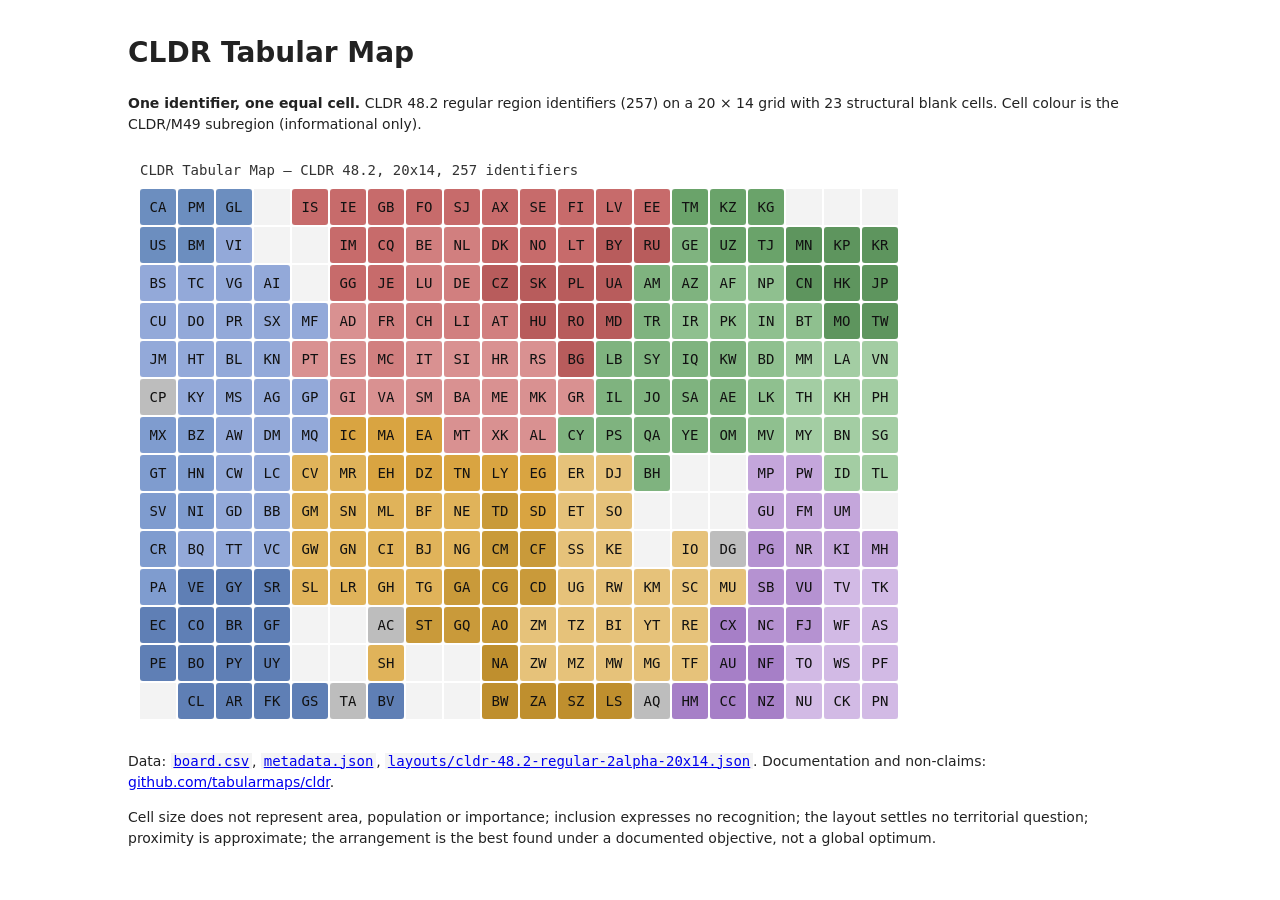
==== docs/index.html @ 662d61ee "Add the selected 20x14 board, grid comparison and preview - layouts/cldr-48.2-regular-2alpha-20x14.j" ====
<!doctype html>
<meta charset="utf-8">
<title>CLDR Tabular Map</title>
<style>
  body { font: 14px/1.5 system-ui, sans-serif; margin: 2rem auto; max-width: 64rem; padding: 0 1rem; color: #222; }
  img { max-width: 100%; height: auto; }
  code { background: #f4f4f4; padding: 0 .2em; }
</style>
<h1>CLDR Tabular Map</h1>
<p><strong>One identifier, one equal cell.</strong> CLDR 48.2 regular region identifiers (257) on a 20 × 14 grid
with 23 structural blank cells. Cell colour is the CLDR/M49 subregion (informational only).</p>
<p><a href="board.svg"><img src="board.svg" alt="board"></a></p>
<p>Data: <a href="../board.csv"><code>board.csv</code></a>, <a href="../metadata.json"><code>metadata.json</code></a>,
<a href="../layouts/cldr-48.2-regular-2alpha-20x14.json"><code>layouts/cldr-48.2-regular-2alpha-20x14.json</code></a>. Documentation and non-claims:
<a href="https://github.com/tabularmaps/cldr">github.com/tabularmaps/cldr</a>.</p>
<p>Cell size does not represent area, population or importance; inclusion expresses no recognition; the layout settles no
territorial question; proximity is approximate; the arrangement is the best found under a documented objective, not a global optimum.</p>
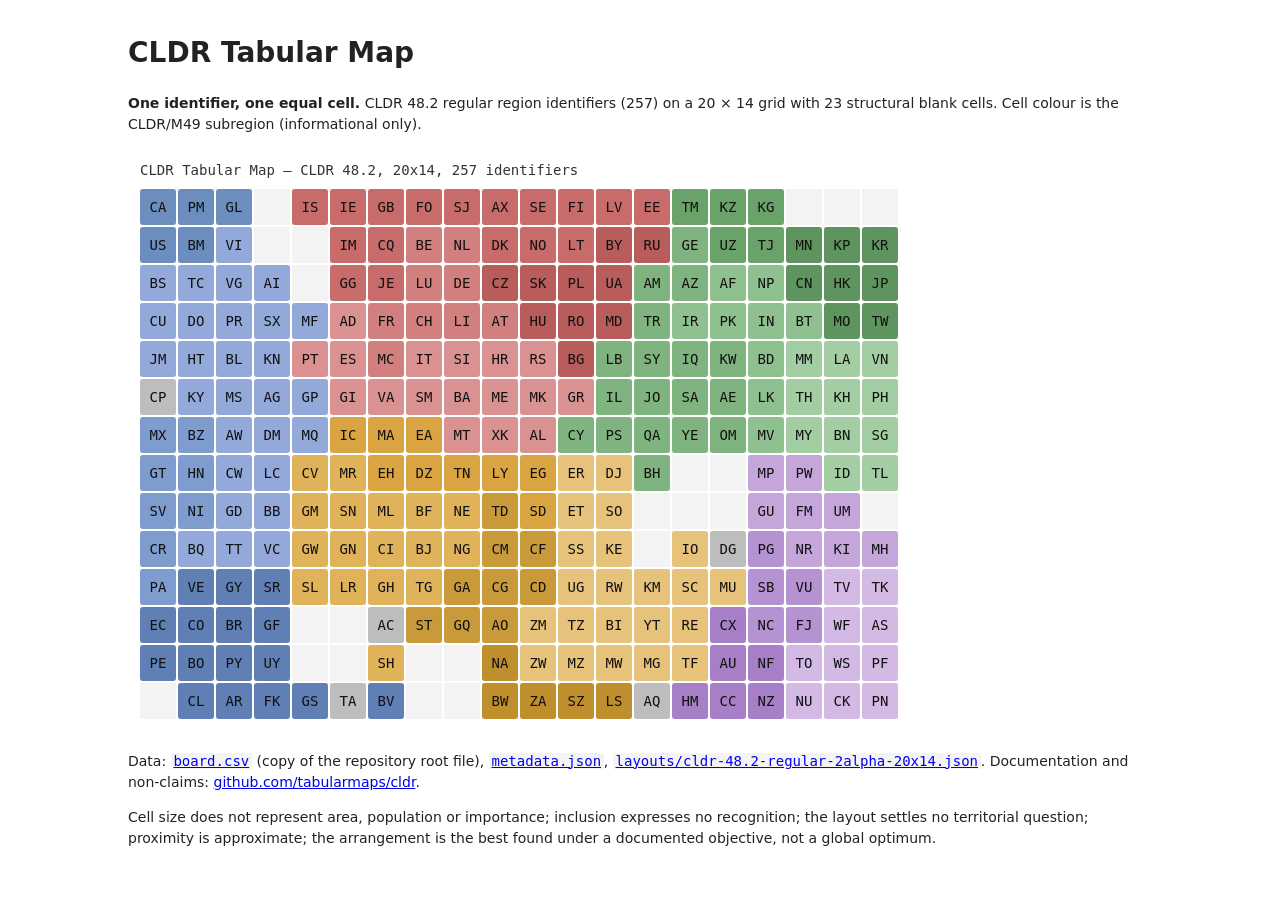
==== commit 55dae463: "Add documentation, sensitivity analysis and review fixes - README.md (data contract, non-claims, upd" ====
--- a/docs/index.html
+++ b/docs/index.html
@@ -10,8 +10,8 @@
 <p><strong>One identifier, one equal cell.</strong> CLDR 48.2 regular region identifiers (257) on a 20 × 14 grid
 with 23 structural blank cells. Cell colour is the CLDR/M49 subregion (informational only).</p>
 <p><a href="board.svg"><img src="board.svg" alt="board"></a></p>
-<p>Data: <a href="../board.csv"><code>board.csv</code></a>, <a href="../metadata.json"><code>metadata.json</code></a>,
-<a href="../layouts/cldr-48.2-regular-2alpha-20x14.json"><code>layouts/cldr-48.2-regular-2alpha-20x14.json</code></a>. Documentation and non-claims:
+<p>Data: <a href="board.csv"><code>board.csv</code></a> (copy of the repository root file), <a href="https://github.com/tabularmaps/cldr/blob/main/metadata.json"><code>metadata.json</code></a>,
+<a href="https://github.com/tabularmaps/cldr/blob/main/layouts/cldr-48.2-regular-2alpha-20x14.json"><code>layouts/cldr-48.2-regular-2alpha-20x14.json</code></a>. Documentation and non-claims:
 <a href="https://github.com/tabularmaps/cldr">github.com/tabularmaps/cldr</a>.</p>
 <p>Cell size does not represent area, population or importance; inclusion expresses no recognition; the layout settles no
 territorial question; proximity is approximate; the arrangement is the best found under a documented objective, not a global optimum.</p>
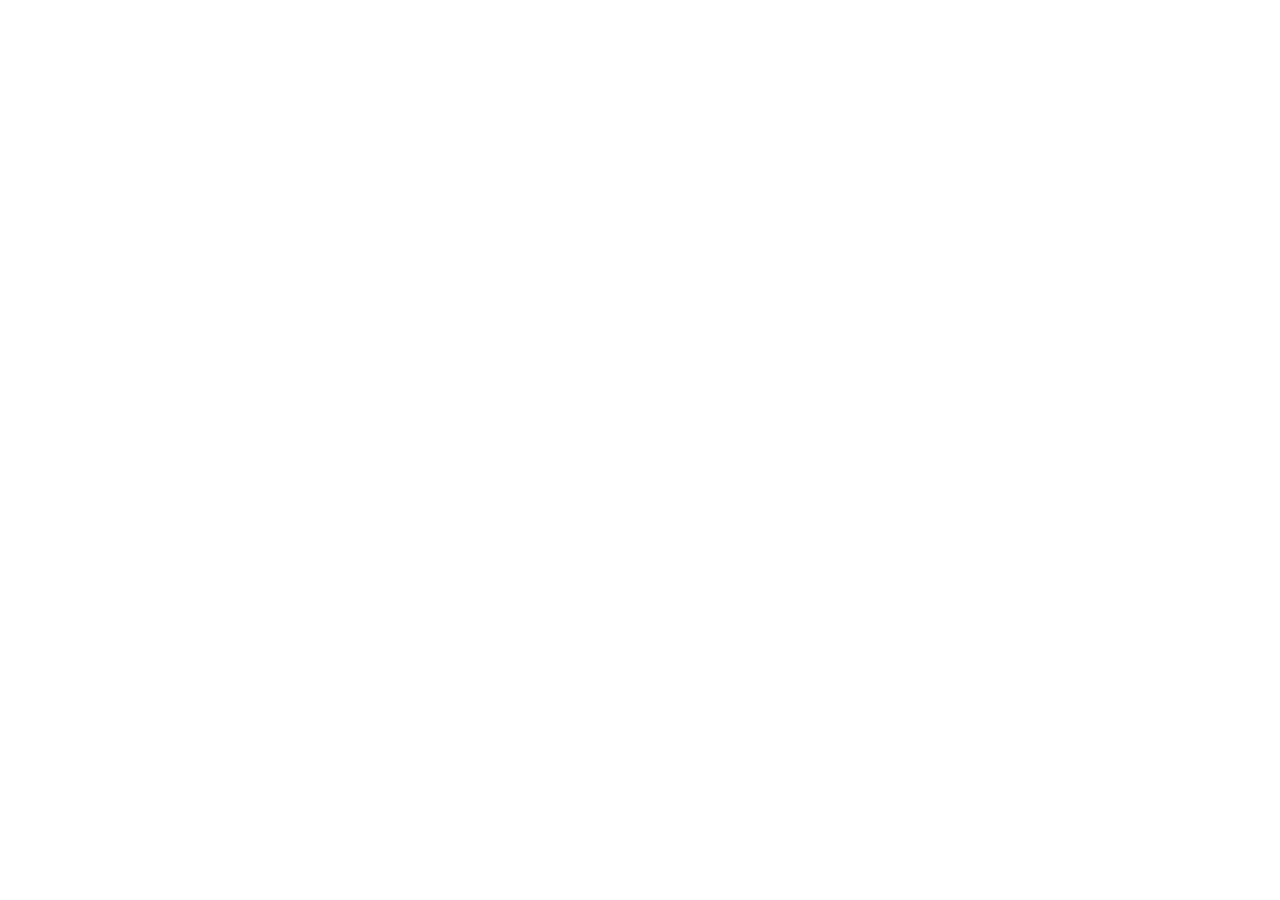
==== commit 36102d8e: "Add an Open MCT dashboard in docs/ (same construction as tabularmaps/do) - docs/tabularmap.js: depen" ====
--- a/docs/index.html
+++ b/docs/index.html
@@ -1,17 +1,35 @@
 <!doctype html>
-<meta charset="utf-8">
-<title>CLDR Tabular Map</title>
-<style>
-  body { font: 14px/1.5 system-ui, sans-serif; margin: 2rem auto; max-width: 64rem; padding: 0 1rem; color: #222; }
-  img { max-width: 100%; height: auto; }
-  code { background: #f4f4f4; padding: 0 .2em; }
-</style>
-<h1>CLDR Tabular Map</h1>
-<p><strong>One identifier, one equal cell.</strong> CLDR 48.2 regular region identifiers (257) on a 20 × 14 grid
-with 23 structural blank cells. Cell colour is the CLDR/M49 subregion (informational only).</p>
-<p><a href="board.svg"><img src="board.svg" alt="board"></a></p>
-<p>Data: <a href="board.csv"><code>board.csv</code></a> (copy of the repository root file), <a href="https://github.com/tabularmaps/cldr/blob/main/metadata.json"><code>metadata.json</code></a>,
-<a href="https://github.com/tabularmaps/cldr/blob/main/layouts/cldr-48.2-regular-2alpha-20x14.json"><code>layouts/cldr-48.2-regular-2alpha-20x14.json</code></a>. Documentation and non-claims:
-<a href="https://github.com/tabularmaps/cldr">github.com/tabularmaps/cldr</a>.</p>
-<p>Cell size does not represent area, population or importance; inclusion expresses no recognition; the layout settles no
-territorial question; proximity is approximate; the arrangement is the best found under a documented objective, not a global optimum.</p>
+<html lang="en">
+  <head>
+    <meta charset="UTF-8" />
+    <meta name="viewport" content="width=device-width, initial-scale=1.0" />
+    <title>CLDR Tabular Map — Open MCT</title>
+    <!-- Open MCT 4.3.1 from unpkg. When changing the version, confirm with `curl -sI` that both
+         dist/openmct.js and dist/espressoTheme.css exist: a missing version renders a blank page. -->
+    <link rel="stylesheet" href="https://unpkg.com/openmct@4.3.1/dist/espressoTheme.css" />
+    <link rel="stylesheet" href="./style.css" />
+  </head>
+  <body class="tm-dark">
+    <script>
+      // Loaded from a CDN, Open MCT's search indexer tries to start a SharedWorker cross-origin and is
+      // blocked; disabling SharedWorker makes Open MCT fall back to its synchronous indexer.
+      window.SharedWorker = undefined;
+    </script>
+    <script src="https://unpkg.com/openmct@4.3.1/dist/openmct.js"></script>
+    <div id="app"></div>
+    <script src="./tabularmap.js"></script>
+    <script src="./openmct-plugin.js"></script>
+    <script src="./demo-sources.js"></script>
+    <script>
+      (function () {
+        const script = document.querySelector('script[src*="openmct.js"]');
+        if (script) openmct.setAssetPath(script.src.replace(/openmct\.js(?:\?.*)?$/, ''));
+        openmct.install(openmct.plugins.LocalStorage());
+        openmct.install(openmct.plugins.UTCTimeSystem());
+        openmct.install(openmct.plugins.Espresso());
+        openmct.install(TabularMapsCldrPlugin({ dataUrl: './data/', sources: window.TABULARMAPS_CLDR_DEMO_SOURCES }));
+        openmct.start('#app');
+      })();
+    </script>
+  </body>
+</html>
--- a/docs/style.css
+++ b/docs/style.css
@@ -0,0 +1,62 @@
+/* CLDR tabular map — shared styles for the rendering core and the Open MCT view */
+.tm-root {
+  --tm-surface: #fcfcfb;
+  --tm-ink: #0b0b0b;
+  --tm-ink-2: #52514e;
+  --tm-muted: #898781;
+  --tm-hairline: #e1e0d9;
+  --tm-nodata: #ecebe7;
+  --tm-focus: #eb6834;
+  --tm-panel: #fcfcfb;
+  --tm-on-ink: #fcfcfb;
+  color: var(--tm-ink);
+  background: var(--tm-surface);
+  font-family: system-ui, -apple-system, "Segoe UI", Roboto, "Helvetica Neue", sans-serif;
+  display: flex;
+  flex-direction: column;
+  height: 100%;
+  min-height: 0;
+  box-sizing: border-box;
+  padding: 8px 10px;
+}
+@media (prefers-color-scheme: dark) {
+  :root:where(:not([data-theme="light"])) .tm-root {
+    --tm-surface: #1a1a19; --tm-ink: #ffffff; --tm-ink-2: #c3c2b7; --tm-muted: #898781;
+    --tm-hairline: #2c2c2a; --tm-nodata: #383835; --tm-panel: #1a1a19; --tm-on-ink: #1a1a19;
+  }
+}
+:root[data-theme="dark"] .tm-root, .tm-dark .tm-root {
+  --tm-surface: #1a1a19; --tm-ink: #ffffff; --tm-ink-2: #c3c2b7; --tm-muted: #898781;
+  --tm-hairline: #2c2c2a; --tm-nodata: #383835; --tm-panel: #1a1a19; --tm-on-ink: #1a1a19;
+}
+.tm-head { display: flex; flex-wrap: wrap; align-items: center; gap: 6px 14px; margin-bottom: 6px; }
+.tm-title { font-size: 14px; font-weight: 600; }
+.tm-legend { display: flex; flex-wrap: wrap; align-items: center; gap: 4px 8px; font-size: 11px; color: var(--tm-ink-2); }
+.tm-legend-bar { width: 120px; height: 10px; border-radius: 3px; }
+.tm-legend-nodata::before { content: ""; display: inline-block; width: 10px; height: 10px; border-radius: 2px; background: var(--tm-nodata); margin-right: 4px; vertical-align: -1px; }
+.tm-legend-sw i { display: inline-block; width: 10px; height: 10px; border-radius: 2px; margin-right: 4px; vertical-align: -1px; }
+.tm-legend-scope { color: var(--tm-muted); }
+.tm-controls { margin-left: auto; display: flex; gap: 6px; }
+.tm-btn { font: inherit; font-size: 11px; white-space: nowrap; padding: 3px 8px; border: 1px solid var(--tm-hairline); border-radius: 4px; background: transparent; color: var(--tm-ink-2); cursor: pointer; }
+.tm-btn:hover:not(:disabled) { color: var(--tm-ink); border-color: var(--tm-muted); }
+.tm-btn:disabled { opacity: 0.4; cursor: default; }
+.tm-stage { position: relative; flex: 1 1 auto; min-height: 0; display: flex; justify-content: center; }
+.tm-svg { height: 100%; max-width: 100%; display: block; }
+.tm-svg text { font-family: ui-monospace, Menlo, Consolas, monospace; pointer-events: none; }
+.tm-svg .tm-cell rect { stroke: var(--tm-surface); stroke-width: 0; cursor: pointer; }
+.tm-svg .tm-space { fill: none; stroke: var(--tm-hairline); stroke-width: 1; }
+.tm-svg .tm-muted rect { stroke: var(--tm-hairline); stroke-width: 1; }
+.tm-svg .tm-hover rect, .tm-svg .tm-selected rect { stroke: var(--tm-focus); stroke-width: 2; }
+.tm-tip { position: absolute; pointer-events: none; background: var(--tm-ink); color: var(--tm-on-ink); padding: 6px 9px; border-radius: 5px; font-size: 12px; line-height: 1.35; max-width: 240px; z-index: 5; box-shadow: 0 2px 8px rgba(0,0,0,.25); }
+.tm-tip b { display: block; font-size: 13px; }
+.tm-tip-sub { display: block; opacity: .75; font-size: 11px; }
+.tm-tip-val { display: block; margin-top: 2px; }
+.tm-table { max-height: 40%; overflow: auto; margin-top: 8px; border-top: 1px solid var(--tm-hairline); font-size: 12px; }
+.tm-table table { border-collapse: collapse; width: 100%; }
+.tm-table th, .tm-table td { padding: 3px 8px; text-align: left; border-bottom: 1px solid var(--tm-hairline); white-space: nowrap; }
+.tm-table th { color: var(--tm-ink-2); font-weight: 600; position: sticky; top: 0; background: var(--tm-panel); }
+.tm-table .tm-num { text-align: right; font-variant-numeric: tabular-nums; }
+
+/* inside Open MCT (Espresso theme is dark) */
+.c-object-view .tm-root, .l-shell .tm-root { --tm-surface: transparent; }
+.tm-openmct-note { font-size: 11px; color: var(--tm-muted); margin-top: 4px; }
